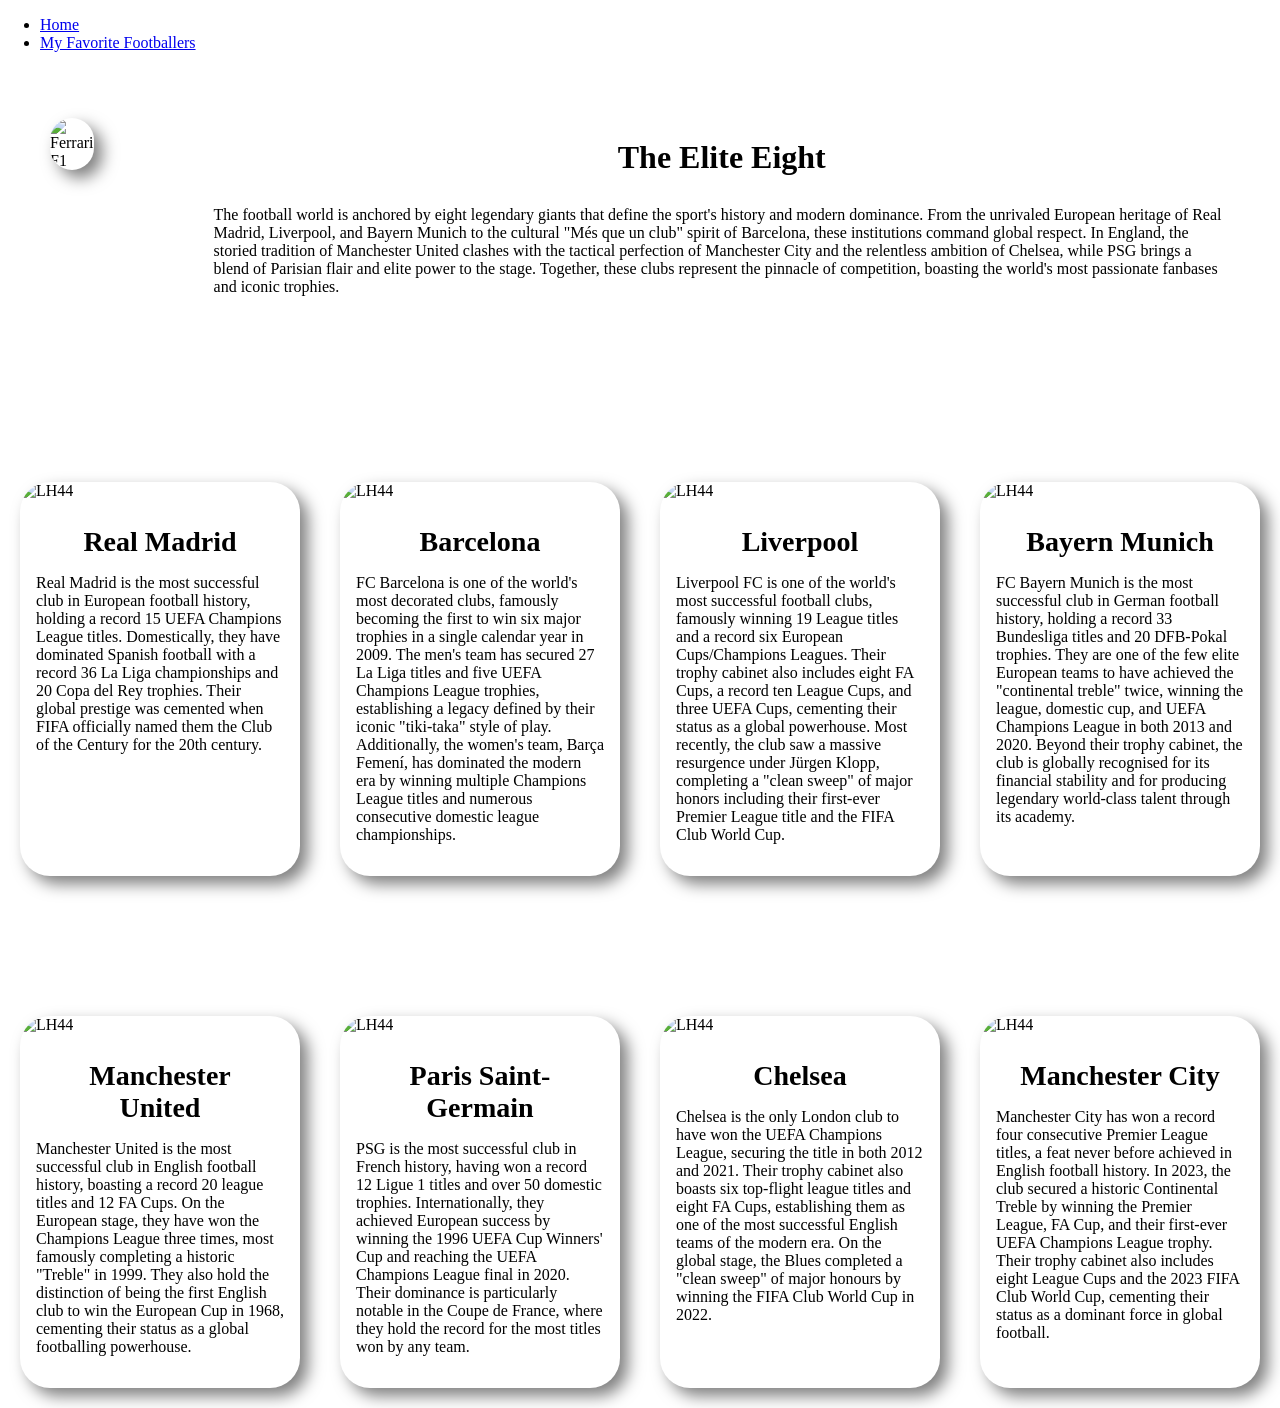
==== Football Clubs.html @ 4e47b7dc "Apr 2, 2026, 8:20 AM" ====
<!DOCTYPE html>
<html lang="en">
<head>
<meta charset="UTF-8">
<meta name="viewport" content="width=device-width, initial-scale=1.0">
<title>Document</title>
<link rel="stylesheet" href="style.css">
</head>

<body>
<header>
<nav class="navbar">
     
<ul>
<li><a href="index.html">Home</a></li> 
<li><a href="Football Players.html">My Favorite Footballers</a></li>
  
</ul>
</nav>
 
</header>
<div class="wrapper">
<div class="car">
<img src="https://image2url.com/r2/default/images/1774912239336-903504e8-560b-46a1-ab40-6e9aa3fdfba5.png"  width="300" alt="Ferrari F1" class="logo">
</div>
<div class="pone">
<h1 id="p1h1">The Elite Eight</h1>
<p>
The football world is anchored by eight legendary giants that define the sport's history and modern dominance.
From the unrivaled European heritage of Real Madrid, Liverpool, and Bayern Munich to the cultural "Més que un club"
spirit of Barcelona, these institutions command global respect. In England, the storied tradition of Manchester 
United clashes with the tactical perfection of Manchester City and the relentless ambition of Chelsea, while PSG
brings a blend of Parisian flair and elite power to the stage. Together, these clubs represent the pinnacle of 
competition, boasting the world's most passionate fanbases and iconic trophies.</p>
</div>
</div>
</body>



<div class="containor">
<div class="card">
<img src="https://image.discovery.indazn.com/ca/v2/ca/image?id=536ed202-ddfe-4375-986e-62b44c98f5dc&quality=70" alt="LH44">
<div class="content">
<h2>Real Madrid</h2>
<p>Real Madrid is the most successful club in European football history, holding a record 15 UEFA Champions League titles.
Domestically, they have dominated Spanish football with a record 36 La Liga championships and 20 Copa del Rey trophies.
Their global prestige was cemented when FIFA officially named them the Club of the Century for the 20th century.</p>
</div>
</div>
<div class="card">
<img src="https://image.discovery.indazn.com/ca/v2/ca/image?id=ab8d2013-1138-4847-aa8b-3e99b98a3ed8&quality=70" alt="LH44">
<div class="content">
<h2>Barcelona</h2>
<p>FC Barcelona is one of the world's most decorated clubs, famously becoming the first to win six major trophies in a 
single calendar year in 2009. The men's team has secured 27 La Liga titles and five UEFA Champions 
League trophies, establishing a legacy defined by their iconic "tiki-taka" style of play. Additionally, the women's
team, Barça Femení, has dominated the modern era by winning multiple Champions League titles and numerous consecutive
domestic league championships.</p>
</div>
</div>
<div class="card">
<img src="https://image.discovery.indazn.com/ca/v2/ca/image?id=21366d7c-94ab-4948-9e0f-c267dcdfe3cb&quality=50" alt="LH44">
<div class="content">
<h2>Liverpool</h2>
<p>Liverpool FC is one of the world's most successful football clubs, famously winning 19 League titles and a record
six European Cups/Champions Leagues. Their trophy cabinet also includes eight FA Cups, a record ten League Cups,
and three UEFA Cups, cementing their status as a global powerhouse. Most recently, the club saw a massive resurgence
under Jürgen Klopp, completing a "clean sweep" of major honors including their first-ever Premier League title and
the FIFA Club World Cup.</p>
</div>
</div>
<div class="card">
<img src="https://lh3.googleusercontent.com/59ox2d86S-m89eKP5QMObx2b1cqOQS3FwPl1b52UUjXqWmAwCWDcT_7vx_ouuqzhjxaW2Lbjo-o=w1440-ns-nd-rj" alt="LH44">
<div class="content">
<h2>Bayern Munich</h2>
<p>FC Bayern Munich is the most successful club in German football history, holding a record 33 Bundesliga titles and 
20 DFB-Pokal trophies. They are one of the few elite European teams to have achieved the "continental treble" twice,
winning the league, domestic cup, and UEFA Champions League in both 2013 and 2020. Beyond their trophy cabinet, 
the club is globally recognised for its financial stability and for producing legendary world-class talent through
its academy.</p>
</div>
</div>
</div>

<div class="containor">
<div class="card">
<img src="https://img.freepik.com/premium-photo/manchester-united-football-club-logo_1166234-4292.jpg" alt="LH44">
<div class="content">
<h2>Manchester United</h2>
<p>Manchester United is the most successful club in English football history, boasting a record 20 league titles and 12
FA Cups. On the European stage, they have won the Champions League three times, most famously completing a historic
"Treble" in 1999. They also hold the distinction of being the first English club to win the European Cup in 1968,
cementing their status as a global footballing powerhouse.</p>
</div>
</div>
<div class="card">
<img src="https://image.discovery.indazn.com/ca/v2/ca/image?id=21a66270-3e8f-49ec-bbdc-6fae7a0a0157&quality=70" alt="LH44">
<div class="content">
<h2>Paris Saint-Germain</h2>
<p>PSG is the most successful club in French history, having won a record 12 Ligue 1 titles and over 50 domestic trophies.
Internationally, they achieved European success by winning the 1996 UEFA Cup Winners' Cup and reaching the UEFA 
Champions League final in 2020. Their dominance is particularly notable in the Coupe de France, where they hold the
record for the most titles won by any team.</p>
</div>
</div>
<div class="card">
<img src="https://image.discovery.indazn.com/ca/v2/ca/image?id=d101302e-8c2c-48a4-839a-3a4e8cb35fd1&quality=70" alt="LH44">
<div class="content">
<h2>Chelsea</h2>
<p>Chelsea is the only London club to have won the UEFA Champions League, securing the title in both 2012 and 2021.
Their trophy cabinet also boasts six top-flight league titles and eight FA Cups, establishing them as one of the
most successful English teams of the modern era. On the global stage, the Blues completed a "clean sweep" of 
major honours by winning the FIFA Club World Cup in 2022.</p>
</div>
</div>
<div class="card">
<img src="https://image.discovery.indazn.com/ca/v2/ca/image?id=7c5b09d4-3e7c-460c-b847-a76b3c3583e2&quality=70" alt="LH44">
<div class="content">
<h2>Manchester City</h2>
<p>Manchester City has won a record four consecutive Premier League titles, a feat never before achieved in English 
football history. In 2023, the club secured a historic Continental Treble by winning the Premier League, FA Cup,
and their first-ever UEFA Champions League trophy. Their trophy cabinet also includes eight League Cups and the 
2023 FIFA Club World Cup, cementing their status as a dominant force in global football.</p>
</div>
</div>
</div>
---- style.css ----
{margin: 0px;
padding: 0px;}


body{
margin: 0;}
.logo {
margin-right: 100px;
justify-content: left;
border-radius: 30px;
box-shadow:8px 8px 16px 0px rgba(0, 0, 0, 0.5);}
.wrapper{
display: flex;
gap: 20px;
padding: 50px;
margin: 0 auto;}
 
#p1h1{
text-align: center;
margin-bottom: 30px;}
 
.containor{
display: flex;
justify-content: center;
margin-top: 100px;}


.containor2{
display: flex;
justify-content: center;
margin-top: 100px;}


.card{
width: 3256px;
border-radius: 30px;
overflow: hidden;
box-shadow:8px 8px 16px 0px rgba(0, 0, 0, 0.5);
margin: 20px;}


.card img{
width: 100%;
height: auto;}


.content{
padding: 16px;}


.content h2{
text-align: center;
font-size: 28px;
margin: 10px;}


footer{
color: white;
background-color:rgb(30, 84, 199);

.cont{
display: flex;
flex-direction: column;
align-items: center;}
ul{
margin-bottom: 20px;
flex-wrap: wrap;
justify-content: center;}

li{
padding: 0 15px;
margin-bottom: 16px;}
a{
font-size: 14px;
font-weight: 500;
color: white;}

.navbar ul {
list-style-type: none;
margin: 0;
padding: 10px;
background-color: #57575700;
justify-content: center;}

.navbar li a {
color: white;
padding: 14px 20px;
text-decoration: none;
display: block;
text-align: center;}

.navbar li a:hover {
background-color: #888888;}


body.home {
background-image: url("https://static.vecteezy.com/system/resources/previews/056/702/255/non_2x/stylish-geometric-sports-background-with-sharp-edges-vector.jpg");
background-size: cover;
background-repeat: no-repeat;
background-attachment: fixed; 
background-position: center;}
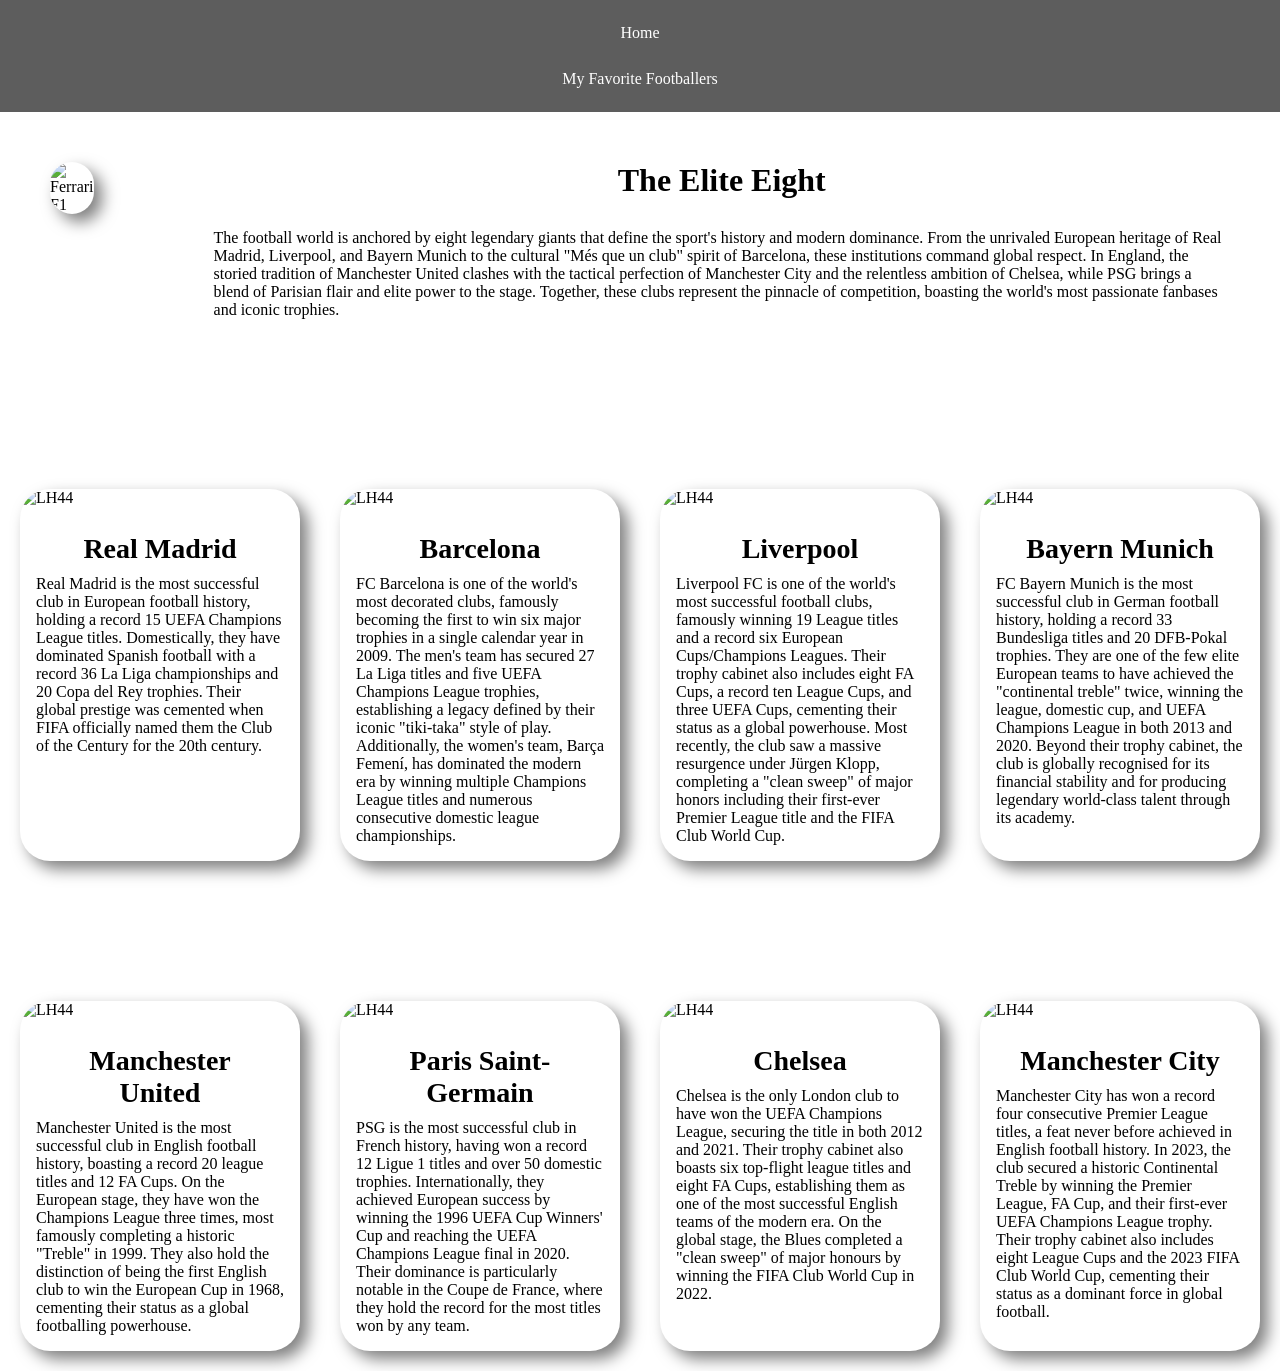
==== commit a9f66e08: "Apr 2, 2026, 8:28 AM" ====
--- a/Football Clubs.html
+++ b/Football Clubs.html
@@ -9,7 +9,7 @@
 
 <body>
 <header>
-<nav class="navbar">
+<nav class="navbar2">
      
 <ul>
 <li><a href="index.html">Home</a></li> 
--- a/style.css
+++ b/style.css
@@ -1,101 +1,179 @@
-{margin: 0px;
-padding: 0px;}
+*{
+    margin: 0px;
+    padding: 0px;
+}
 
 
 body{
-margin: 0;}
-.logo {
-margin-right: 100px;
-justify-content: left;
-border-radius: 30px;
-box-shadow:8px 8px 16px 0px rgba(0, 0, 0, 0.5);}
-.wrapper{
-display: flex;
-gap: 20px;
-padding: 50px;
-margin: 0 auto;}
- 
-#p1h1{
-text-align: center;
-margin-bottom: 30px;}
- 
-.containor{
-display: flex;
-justify-content: center;
-margin-top: 100px;}
+    margin: 0;
+}
 
 
-.containor2{
-display: flex;
-justify-content: center;
-margin-top: 100px;}
 
 
-.card{
-width: 3256px;
-border-radius: 30px;
-overflow: hidden;
-box-shadow:8px 8px 16px 0px rgba(0, 0, 0, 0.5);
-margin: 20px;}
+.logo {
+    margin-right: 100px;
+    justify-content: left;
+    border-radius: 30px;
+    box-shadow:8px 8px 16px 0px rgba(0, 0, 0, 0.5);
+   
+  }
 
 
-.card img{
-width: 100%;
-height: auto;}
 
 
-.content{
-padding: 16px;}
+.wrapper{
+    display: flex;
+    gap: 20px;
+    padding: 50px;
+    /* width: 70%; */
+    margin: 0 auto;
+ }
+ 
+ #p1h1{
+    text-align: center;
+    margin-bottom: 30px;
+ }
+ 
+ .containor{
+   display: flex;
+   justify-content: center;
+   margin-top: 100px;
+ }
+
+
+ .containor2{
+    display: flex;
+    justify-content: center;
+    /* flex-wrap: wrap; */
+    margin-top: 100px;
+  }
+
+
+ .card{
+    width: 3256px;
+    border-radius: 30px;
+    overflow: hidden;
+    box-shadow:8px 8px 16px 0px rgba(0, 0, 0, 0.5);
+    margin: 20px;
+ }
+
+
+ .card img{
+    width: 100%;
+    height: auto;
+ }
+
+
+ .content{
+    padding: 16px;
+}
 
 
 .content h2{
-text-align: center;
-font-size: 28px;
-margin: 10px;}
+    text-align: center;
+    font-size: 28px;
+    margin: 10px;
+}
 
 
 footer{
-color: white;
-background-color:rgb(30, 84, 199);
+    color: white;
+    background-color:rgb(30, 84, 199);
 
-.cont{
-display: flex;
-flex-direction: column;
-align-items: center;}
-ul{
-margin-bottom: 20px;
-flex-wrap: wrap;
-justify-content: center;}
 
-li{
-padding: 0 15px;
-margin-bottom: 16px;}
-a{
-font-size: 14px;
-font-weight: 500;
-color: white;}
+    .cont{
+        display: flex;
+        flex-direction: column;
+        align-items: center;
+    }
+
+
+    ul{
+        margin-bottom: 20px;
+        flex-wrap: wrap;
+        justify-content: center;
+    }
+
+
+    li{
+        padding: 0 15px;
+        margin-bottom: 16px;
+    }
+
+
+    a{
+        font-size: 14px;
+        font-weight: 500;
+        color: white;
+    }
+}
+
 
 .navbar ul {
-list-style-type: none;
-margin: 0;
-padding: 10px;
-background-color: #57575700;
-justify-content: center;}
+    list-style-type: none;
+    margin: 0;
+    padding: 10px;
+    background-color: #57575700;
+    justify-content: center;
+}
+
+
+
 
 .navbar li a {
-color: white;
-padding: 14px 20px;
-text-decoration: none;
-display: block;
-text-align: center;}
+    color: white;
+    padding: 14px 20px;
+    text-decoration: none;
+    display: block;
+    text-align: center;
+}
+
+
+
 
 .navbar li a:hover {
-background-color: #888888;}
+    background-color: #888888;
+}
+.navbar2 ul {
+    list-style-type: none;
+    margin: 0;
+    padding: 10px;
+    background-color: #575757f5;
+    justify-content: center;
+}
 
 
+
+
+.navbar2 li a {
+    color: white;
+    padding: 14px 20px;
+    text-decoration: none;
+    display: block;
+    text-align: center;
+}
+
+
+
+
+.navbar2 li a:hover {
+    background-color: #888888;
+}
+
 body.home {
-background-image: url("https://static.vecteezy.com/system/resources/previews/056/702/255/non_2x/stylish-geometric-sports-background-with-sharp-edges-vector.jpg");
-background-size: cover;
-background-repeat: no-repeat;
-background-attachment: fixed; 
-background-position: center;}+    background-image: url("https://static.vecteezy.com/system/resources/previews/056/702/255/non_2x/stylish-geometric-sports-background-with-sharp-edges-vector.jpg");
+    background-size: cover;
+    background-repeat: no-repeat;
+    background-attachment: fixed; 
+    background-position: center;
+}
+   
+
+
+
+
+
+
+   
+
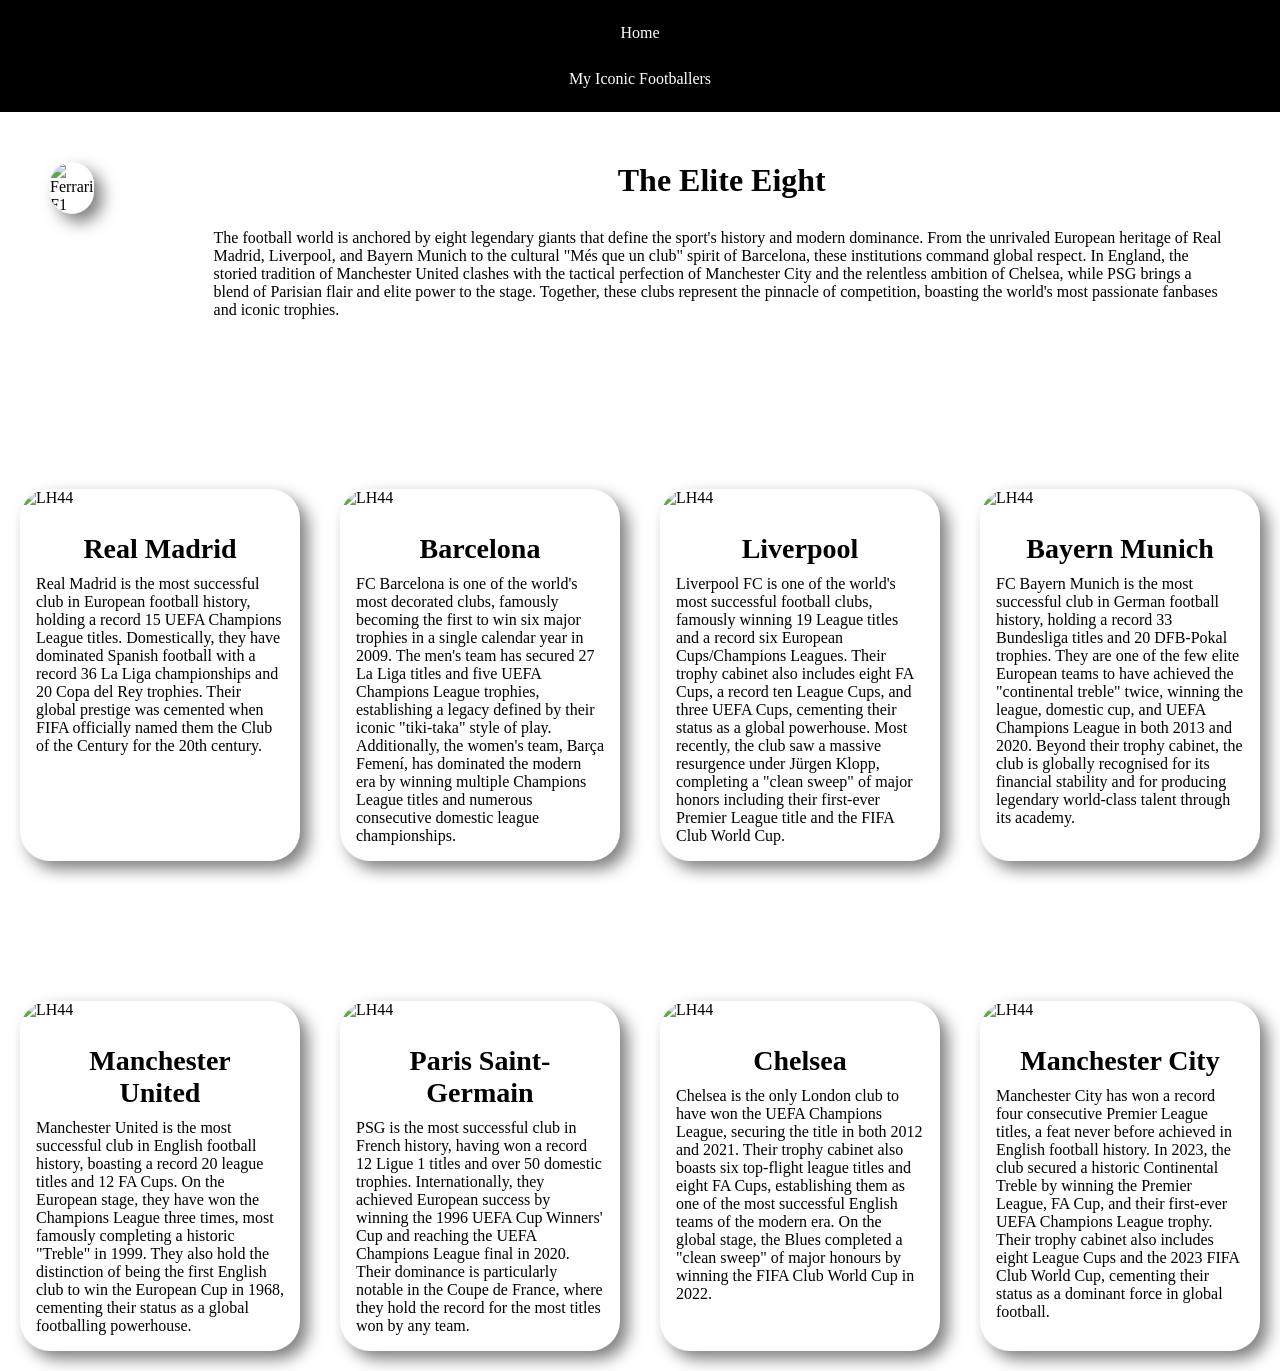
==== commit 13ca75d0: "Apr 5, 2026, 1:33 AM" ====
--- a/Football Clubs.html
+++ b/Football Clubs.html
@@ -13,7 +13,7 @@
      
 <ul>
 <li><a href="index.html">Home</a></li> 
-<li><a href="Football Players.html">My Favorite Footballers</a></li>
+<li><a href="Football Players.html">My Iconic Footballers</a></li>
   
 </ul>
 </nav>
--- a/style.css
+++ b/style.css
@@ -133,13 +133,13 @@
 
 
 .navbar li a:hover {
-    background-color: #888888;
+    background-color: #888888a4;
 }
 .navbar2 ul {
     list-style-type: none;
     margin: 0;
     padding: 10px;
-    background-color: #575757f5;
+    background-color: #000000;
     justify-content: center;
 }
 
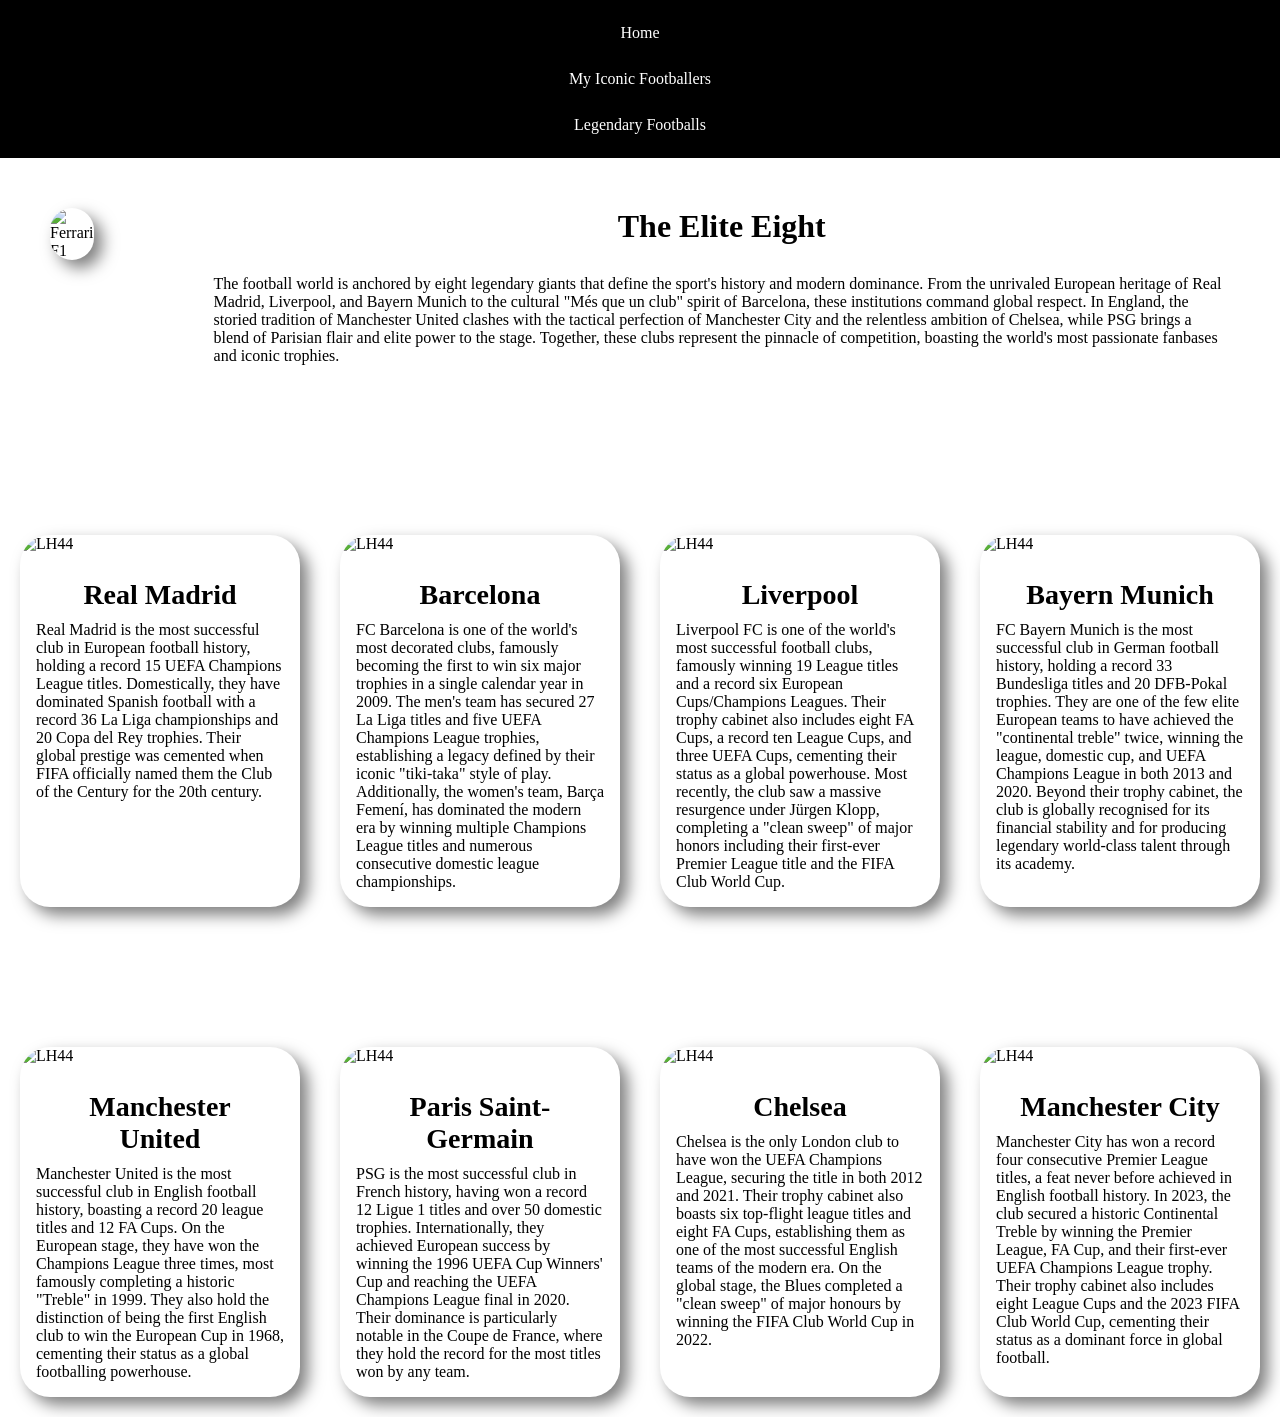
==== commit c27dc3fe: "Apr 5, 2026, 2:02 AM" ====
--- a/Football Clubs.html
+++ b/Football Clubs.html
@@ -14,7 +14,7 @@
 <ul>
 <li><a href="index.html">Home</a></li> 
 <li><a href="Football Players.html">My Iconic Footballers</a></li>
-  
+<li><a href="Footballs.html">Legendary Footballs</a></li>
 </ul>
 </nav>
  
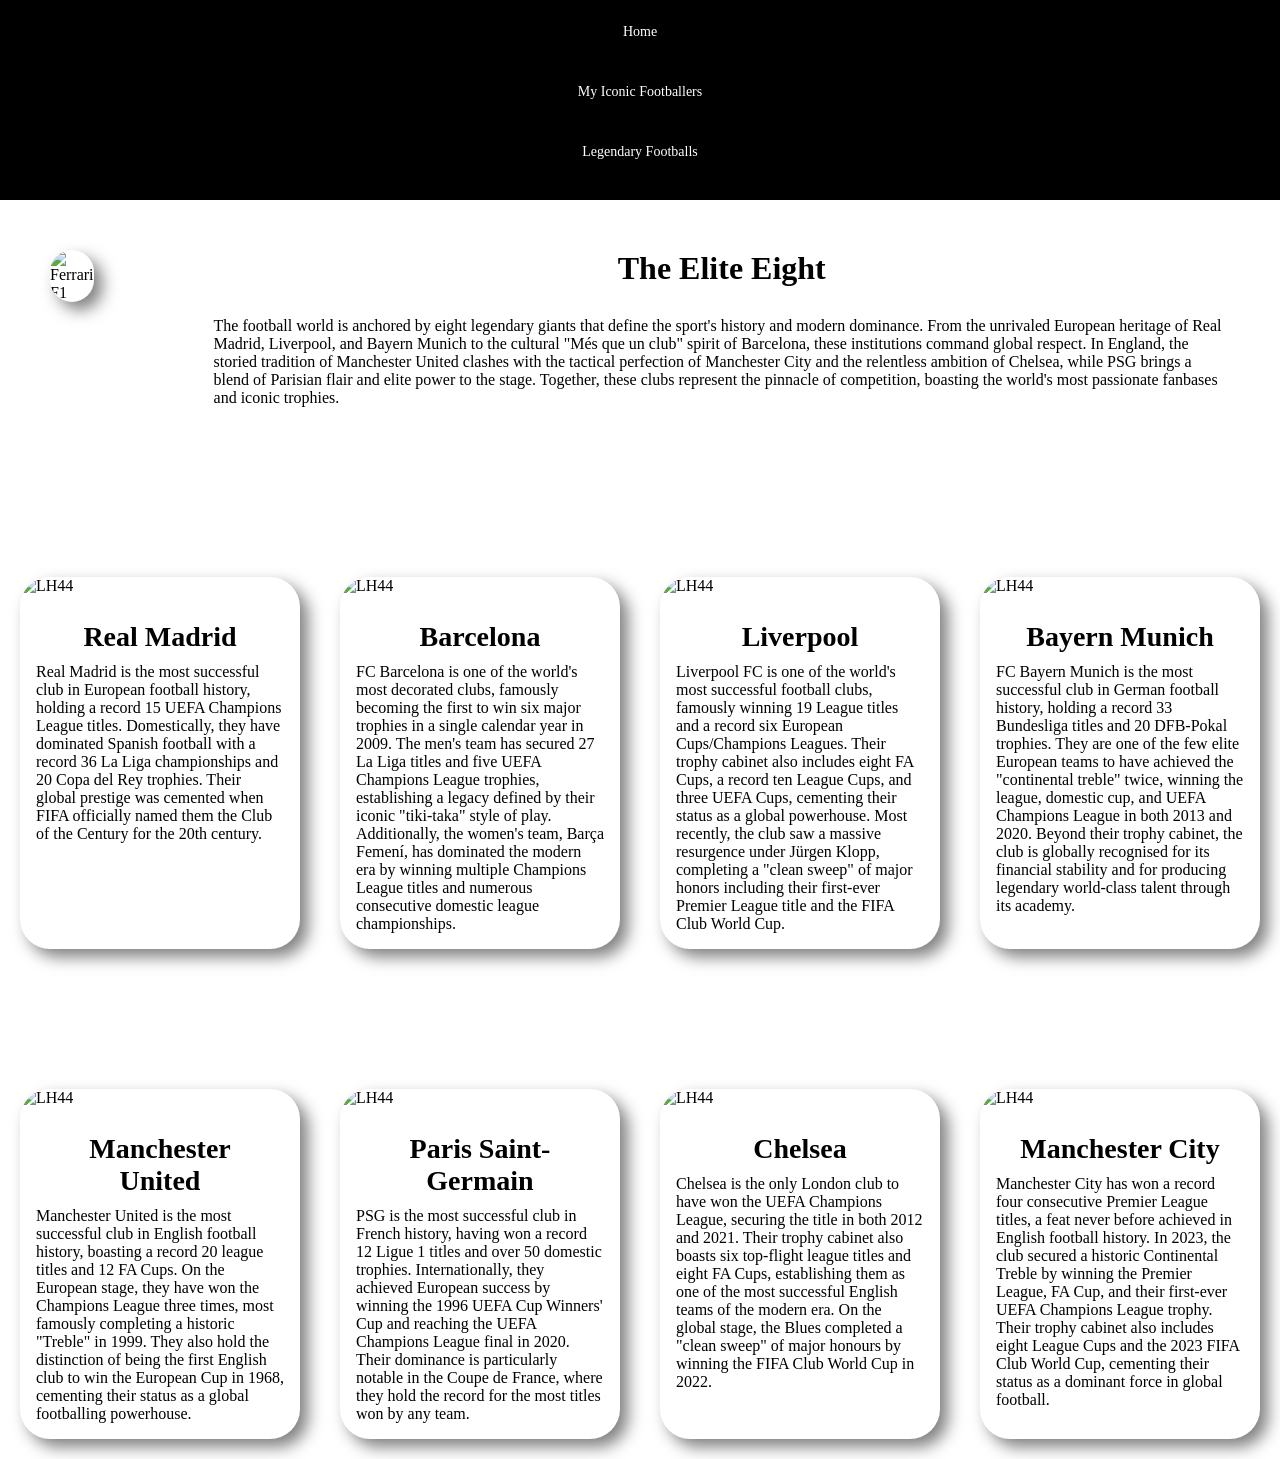
==== commit f0c17fe2: "Apr 7, 2026, 6:11 AM" ====
--- a/Football Clubs.html
+++ b/Football Clubs.html
@@ -19,12 +19,12 @@
 </nav>
  
 </header>
-<div class="wrapper">
+<div class="as">
 <div class="car">
 <img src="https://image2url.com/r2/default/images/1774912239336-903504e8-560b-46a1-ab40-6e9aa3fdfba5.png"  width="300" alt="Ferrari F1" class="logo">
 </div>
 <div class="pone">
-<h1 id="p1h1">The Elite Eight</h1>
+<h1 id="ad">The Elite Eight</h1>
 <p>
 The football world is anchored by eight legendary giants that define the sport's history and modern dominance.
 From the unrivaled European heritage of Real Madrid, Liverpool, and Bayern Munich to the cultural "Més que un club"
--- a/style.css
+++ b/style.css
@@ -14,23 +14,22 @@
 .logo {
     margin-right: 100px;
     justify-content: left;
-    border-radius: 30px;
+    border-radius: 40px;
     box-shadow:8px 8px 16px 0px rgba(0, 0, 0, 0.5);
+    
    
   }
-
-
-
-
-.wrapper{
+  
+.as{
     display: flex;
     gap: 20px;
     padding: 50px;
-    /* width: 70%; */
+
     margin: 0 auto;
  }
+
  
- #p1h1{
+ #ad{
     text-align: center;
     margin-bottom: 30px;
  }
@@ -45,7 +44,7 @@
  .containor2{
     display: flex;
     justify-content: center;
-    /* flex-wrap: wrap; */
+   
     margin-top: 100px;
   }
 
@@ -56,6 +55,7 @@
     overflow: hidden;
     box-shadow:8px 8px 16px 0px rgba(0, 0, 0, 0.5);
     margin: 20px;
+    
  }
 
 
@@ -79,14 +79,14 @@
 
 footer{
     color: white;
-    background-color:rgb(30, 84, 199);
+    background-color:rgb(30, 84, 199);}
 
 
-    .cont{
-        display: flex;
-        flex-direction: column;
-        align-items: center;
-    }
+ .cont {
+    display: flex;
+    flex-direction: column;
+    align-items: center;
+}
 
 
     ul{
@@ -107,9 +107,6 @@
         font-weight: 500;
         color: white;
     }
-}
-
-
 .navbar ul {
     list-style-type: none;
     margin: 0;
@@ -167,13 +164,4 @@
     background-repeat: no-repeat;
     background-attachment: fixed; 
     background-position: center;
-}
-   
-
-
-
-
-
-
-   
-
+}
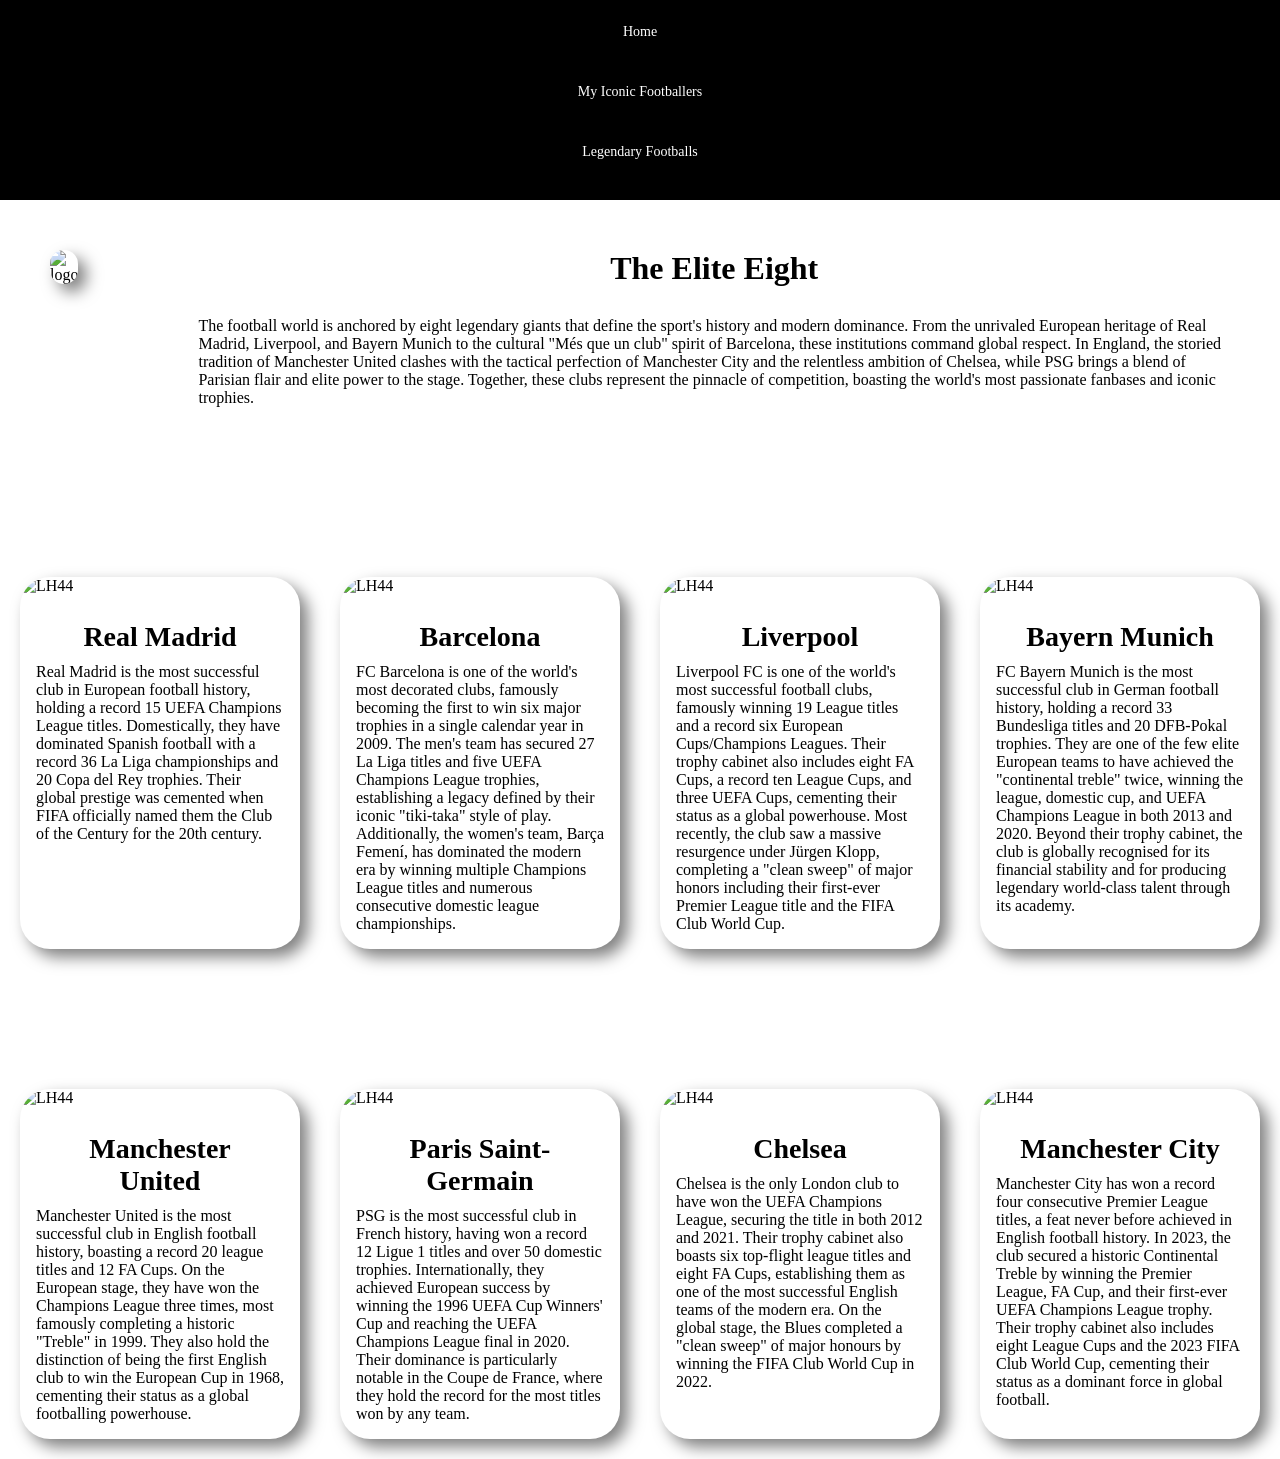
==== commit dc63f763: "Apr 23, 2026, 9:45 PM" ====
--- a/Football Clubs.html
+++ b/Football Clubs.html
@@ -21,7 +21,7 @@
 </header>
 <div class="as">
 <div class="car">
-<img src="https://image2url.com/r2/default/images/1774912239336-903504e8-560b-46a1-ab40-6e9aa3fdfba5.png"  width="300" alt="Ferrari F1" class="logo">
+<img src="https://image2url.com/r2/default/images/1774912239336-903504e8-560b-46a1-ab40-6e9aa3fdfba5.png"  width="300" alt="logo" class="logo">
 </div>
 <div class="pone">
 <h1 id="ad">The Elite Eight</h1>
@@ -34,12 +34,12 @@
 competition, boasting the world's most passionate fanbases and iconic trophies.</p>
 </div>
 </div>
-</body>
+
 
 
 
 <div class="containor">
-<div class="card">
+<div class="af">
 <img src="https://image.discovery.indazn.com/ca/v2/ca/image?id=536ed202-ddfe-4375-986e-62b44c98f5dc&quality=70" alt="LH44">
 <div class="content">
 <h2>Real Madrid</h2>
@@ -48,7 +48,7 @@
 Their global prestige was cemented when FIFA officially named them the Club of the Century for the 20th century.</p>
 </div>
 </div>
-<div class="card">
+<div class="af">
 <img src="https://image.discovery.indazn.com/ca/v2/ca/image?id=ab8d2013-1138-4847-aa8b-3e99b98a3ed8&quality=70" alt="LH44">
 <div class="content">
 <h2>Barcelona</h2>
@@ -59,7 +59,7 @@
 domestic league championships.</p>
 </div>
 </div>
-<div class="card">
+<div class="af">
 <img src="https://image.discovery.indazn.com/ca/v2/ca/image?id=21366d7c-94ab-4948-9e0f-c267dcdfe3cb&quality=50" alt="LH44">
 <div class="content">
 <h2>Liverpool</h2>
@@ -70,7 +70,7 @@
 the FIFA Club World Cup.</p>
 </div>
 </div>
-<div class="card">
+<div class="af">
 <img src="https://lh3.googleusercontent.com/59ox2d86S-m89eKP5QMObx2b1cqOQS3FwPl1b52UUjXqWmAwCWDcT_7vx_ouuqzhjxaW2Lbjo-o=w1440-ns-nd-rj" alt="LH44">
 <div class="content">
 <h2>Bayern Munich</h2>
@@ -84,7 +84,7 @@
 </div>
 
 <div class="containor">
-<div class="card">
+<div class="af">
 <img src="https://img.freepik.com/premium-photo/manchester-united-football-club-logo_1166234-4292.jpg" alt="LH44">
 <div class="content">
 <h2>Manchester United</h2>
@@ -94,7 +94,7 @@
 cementing their status as a global footballing powerhouse.</p>
 </div>
 </div>
-<div class="card">
+<div class="af">
 <img src="https://image.discovery.indazn.com/ca/v2/ca/image?id=21a66270-3e8f-49ec-bbdc-6fae7a0a0157&quality=70" alt="LH44">
 <div class="content">
 <h2>Paris Saint-Germain</h2>
@@ -104,7 +104,7 @@
 record for the most titles won by any team.</p>
 </div>
 </div>
-<div class="card">
+<div class="af">
 <img src="https://image.discovery.indazn.com/ca/v2/ca/image?id=d101302e-8c2c-48a4-839a-3a4e8cb35fd1&quality=70" alt="LH44">
 <div class="content">
 <h2>Chelsea</h2>
@@ -114,7 +114,7 @@
 major honours by winning the FIFA Club World Cup in 2022.</p>
 </div>
 </div>
-<div class="card">
+<div class="af">
 <img src="https://image.discovery.indazn.com/ca/v2/ca/image?id=7c5b09d4-3e7c-460c-b847-a76b3c3583e2&quality=70" alt="LH44">
 <div class="content">
 <h2>Manchester City</h2>
@@ -124,4 +124,7 @@
 2023 FIFA Club World Cup, cementing their status as a dominant force in global football.</p>
 </div>
 </div>
-</div>+</div>
+
+</body>
+</html>
--- a/style.css
+++ b/style.css
@@ -1,167 +1,153 @@
 *{
-    margin: 0px;
-    padding: 0px;
+margin: 0px;
+padding: 0px;
+}
+
+body{
+margin: 0;
+}
+
+.logo {
+margin-right: 100px;
+justify-content: left;
+border-radius: 40px;
+box-shadow:8px 8px 16px 0px rgba(0, 0, 0, 0.5);
+}
+  
+.as{
+display: flex;
+gap: 20px;
+padding: 50px;
+margin: 0 auto;
+}
+
+#ad{
+text-align: center;
+margin-bottom: 30px;
+}
+ 
+.containor{
+display: flex;
+justify-content: center;
+margin-top: 100px;
+}
+
+.containor2{
+display: flex;
+justify-content: center;
+margin-top: 100px;
+}
+
+.af{
+width: 3256px;
+border-radius: 30px;
+overflow: hidden;
+box-shadow:8px 8px 16px 0px rgba(0, 0, 0, 0.5);
+margin: 20px;
+}
+
+.af img{
+width: 100%;
+height: auto;
+}
+
+.content{
+padding: 16px;
+}
+
+.content h2{
+text-align: center;
+font-size: 28px;
+margin: 10px;
 }
 
 
-body{
-    margin: 0;
+.footer{
+color: rgb(112, 112, 112);
+background-color:rgba(255, 255, 255, 0);
 }
 
 
-
-
-.logo {
-    margin-right: 100px;
-    justify-content: left;
-    border-radius: 40px;
-    box-shadow:8px 8px 16px 0px rgba(0, 0, 0, 0.5);
-    
-   
-  }
-  
-.as{
-    display: flex;
-    gap: 20px;
-    padding: 50px;
-
-    margin: 0 auto;
- }
-
- 
- #ad{
-    text-align: center;
-    margin-bottom: 30px;
- }
- 
- .containor{
-   display: flex;
-   justify-content: center;
-   margin-top: 100px;
- }
-
-
- .containor2{
-    display: flex;
-    justify-content: center;
-   
-    margin-top: 100px;
-  }
-
-
- .card{
-    width: 3256px;
-    border-radius: 30px;
-    overflow: hidden;
-    box-shadow:8px 8px 16px 0px rgba(0, 0, 0, 0.5);
-    margin: 20px;
-    
- }
-
-
- .card img{
-    width: 100%;
-    height: auto;
- }
-
-
- .content{
-    padding: 16px;
+.cont {
+display: flex;
+flex-direction: column;
+align-items: center;
 }
 
 
-.content h2{
-    text-align: center;
-    font-size: 28px;
-    margin: 10px;
+ul{
+margin-bottom: 20px;
+flex-wrap: wrap;
+justify-content: center;
 }
 
 
-footer{
-    color: white;
-    background-color:rgb(30, 84, 199);}
-
-
- .cont {
-    display: flex;
-    flex-direction: column;
-    align-items: center;
+li{
+padding: 0 15px;
+margin-bottom: 16px;
 }
 
 
-    ul{
-        margin-bottom: 20px;
-        flex-wrap: wrap;
-        justify-content: center;
-    }
-
-
-    li{
-        padding: 0 15px;
-        margin-bottom: 16px;
-    }
-
-
-    a{
-        font-size: 14px;
-        font-weight: 500;
-        color: white;
-    }
+a{
+font-size: 14px;
+font-weight: 500;
+color: white;
+}
 .navbar ul {
-    list-style-type: none;
-    margin: 0;
-    padding: 10px;
-    background-color: #57575700;
-    justify-content: center;
+list-style-type: none;
+margin: 0;
+padding: 10px;
+background-color: #57575700;
+justify-content: center;
 }
 
 
 
 
 .navbar li a {
-    color: white;
-    padding: 14px 20px;
-    text-decoration: none;
-    display: block;
-    text-align: center;
+color: white;
+padding: 14px 20px;
+text-decoration: none;
+display: block;
+text-align: center;
 }
 
 
 
 
 .navbar li a:hover {
-    background-color: #888888a4;
+background-color: #888888a4;
 }
 .navbar2 ul {
-    list-style-type: none;
-    margin: 0;
-    padding: 10px;
-    background-color: #000000;
-    justify-content: center;
+list-style-type: none;
+margin: 0;
+padding: 10px;
+background-color: #000000;
+justify-content: center;
 }
 
 
 
 
 .navbar2 li a {
-    color: white;
-    padding: 14px 20px;
-    text-decoration: none;
-    display: block;
-    text-align: center;
+color: white;
+padding: 14px 20px;
+text-decoration: none;
+display: block;
+text-align: center;
 }
 
 
 
 
 .navbar2 li a:hover {
-    background-color: #888888;
+background-color: #888888;
 }
 
 body.home {
-    background-image: url("https://static.vecteezy.com/system/resources/previews/056/702/255/non_2x/stylish-geometric-sports-background-with-sharp-edges-vector.jpg");
-    background-size: cover;
-    background-repeat: no-repeat;
-    background-attachment: fixed; 
-    background-position: center;
+background-image: url("https://static.vecteezy.com/system/resources/previews/056/702/255/non_2x/stylish-geometric-sports-background-with-sharp-edges-vector.jpg");
+background-size: cover;
+background-repeat: no-repeat;
+background-attachment: fixed; 
+background-position: center;
 }
